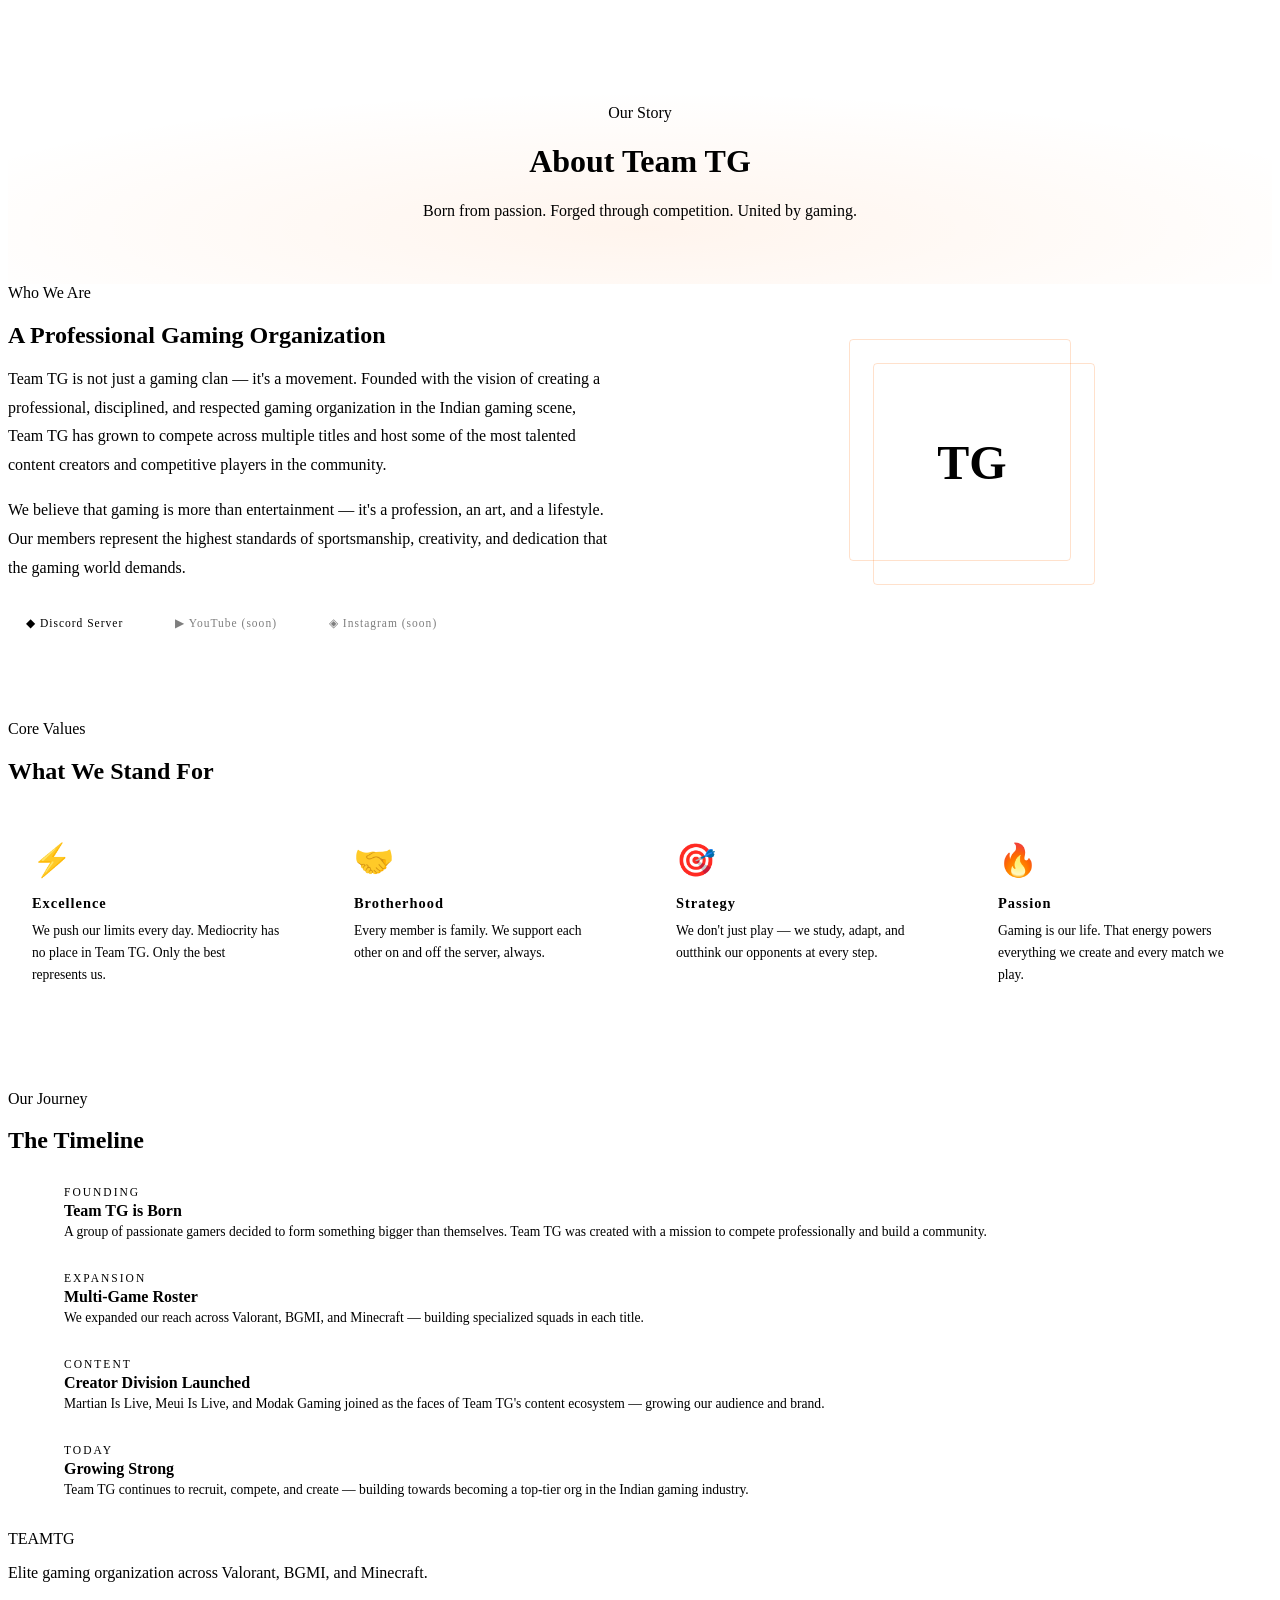
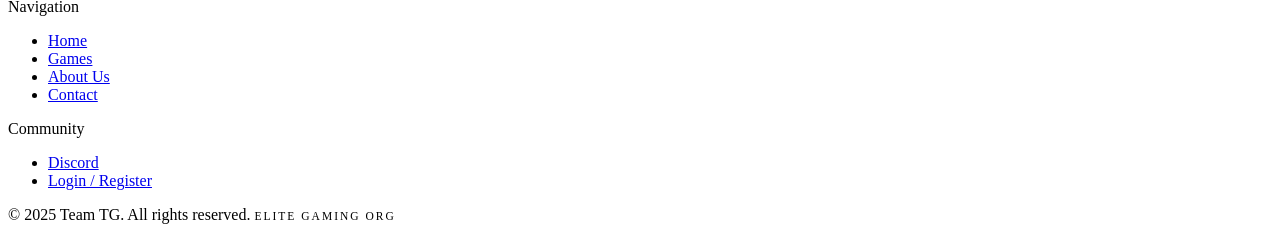
==== about.html @ b0cf92f0 "Add files via upload" ====
<!DOCTYPE html>
<html lang="en">
<head>
  <meta charset="UTF-8" />
  <meta name="viewport" content="width=device-width, initial-scale=1.0" />
  <title>About Us — Team TG</title>
  <link rel="stylesheet" href="style.css" />
  <style>
    .page-hero {
      padding: 6rem 2rem 4rem;
      text-align: center;
      background: radial-gradient(ellipse 60% 50% at 50% 80%, rgba(255,106,0,0.07), transparent);
      border-bottom: 1px solid var(--border);
    }
    .about-grid {
      display: grid;
      grid-template-columns: 1fr 1fr;
      gap: 4rem;
      align-items: center;
      margin-bottom: 5rem;
    }
    .about-visual {
      position: relative;
      height: 320px;
      display: flex;
      align-items: center;
      justify-content: center;
    }
    .about-visual-box {
      width: 220px; height: 220px;
      border: 2px solid var(--orange);
      border-radius: 4px;
      display: flex; align-items: center; justify-content: center;
      font-family: var(--font-head);
      font-size: 3rem;
      font-weight: 900;
      color: var(--orange);
      position: relative;
      animation: float 4s ease-in-out infinite;
    }
    .about-visual-box::before,
    .about-visual-box::after {
      content: '';
      position: absolute;
      width: 220px; height: 220px;
      border: 1px solid rgba(255,106,0,0.2);
      border-radius: 4px;
    }
    .about-visual-box::before { transform: translate(-12px, -12px); }
    .about-visual-box::after { transform: translate(12px, 12px); }

    .values-grid {
      display: grid;
      grid-template-columns: repeat(auto-fit, minmax(220px, 1fr));
      gap: 1.5rem;
      margin-top: 2rem;
    }
    .value-card {
      background: var(--card);
      border: 1px solid var(--border);
      border-radius: 4px;
      padding: 1.5rem;
      transition: all 0.3s;
    }
    .value-card:hover { border-color: var(--orange); transform: translateY(-4px); }
    .value-icon {
      font-size: 2rem;
      margin-bottom: 1rem;
    }
    .value-title {
      font-family: var(--font-head);
      font-size: 0.9rem;
      font-weight: 700;
      color: var(--orange);
      margin-bottom: 0.5rem;
      letter-spacing: 1px;
    }
    .value-desc { color: var(--muted); font-size: 0.85rem; line-height: 1.6; }

    .timeline {
      position: relative;
      padding-left: 2rem;
      margin-top: 2rem;
    }
    .timeline::before {
      content: '';
      position: absolute;
      left: 0; top: 0; bottom: 0;
      width: 2px;
      background: linear-gradient(to bottom, var(--orange), transparent);
    }
    .timeline-item {
      position: relative;
      padding-bottom: 2rem;
      padding-left: 1.5rem;
    }
    .timeline-item::before {
      content: '';
      position: absolute;
      left: -2.4rem; top: 4px;
      width: 12px; height: 12px;
      border-radius: 50%;
      background: var(--orange);
      box-shadow: 0 0 12px var(--orange);
    }
    .timeline-year {
      font-family: var(--font-mono);
      font-size: 0.72rem;
      color: var(--orange);
      letter-spacing: 2px;
      margin-bottom: 4px;
    }
    .timeline-title {
      font-family: var(--font-head);
      font-size: 1rem;
      font-weight: 700;
      margin-bottom: 4px;
    }
    .timeline-desc { color: var(--muted); font-size: 0.85rem; }

    .social-links {
      display: flex;
      gap: 1rem;
      flex-wrap: wrap;
      margin-top: 1.5rem;
    }
    .social-btn {
      display: inline-flex;
      align-items: center;
      gap: 8px;
      background: var(--card);
      border: 1px solid var(--border);
      color: var(--white);
      padding: 10px 18px;
      border-radius: 4px;
      font-family: var(--font-mono);
      font-size: 0.72rem;
      letter-spacing: 1px;
      text-decoration: none;
      transition: all 0.2s;
      cursor: pointer;
    }
    .social-btn:hover { border-color: var(--orange); color: var(--orange); }

    @media (max-width: 768px) {
      .about-grid { grid-template-columns: 1fr; gap: 2rem; }
      .about-visual { height: 200px; }
    }
  </style>
</head>
<body>
  <script src="nav.js"></script>
  <main>

    <div class="page-hero">
      <div class="section-label">Our Story</div>
      <h1>About <span class="accent">Team TG</span></h1>
      <p style="color:var(--muted);max-width:500px;margin:1rem auto 0;">
        Born from passion. Forged through competition. United by gaming.
      </p>
    </div>

    <section class="section">

      <!-- WHO WE ARE -->
      <div class="about-grid">
        <div class="reveal">
          <div class="section-label">Who We Are</div>
          <h2 style="margin-bottom:1rem;">A <span class="accent">Professional</span> Gaming Organization</h2>
          <div class="glow-line"></div>
          <p style="color:var(--muted);margin-bottom:1rem;line-height:1.8;">
            Team TG is not just a gaming clan — it's a movement. Founded with the vision of creating
            a professional, disciplined, and respected gaming organization in the Indian gaming scene,
            Team TG has grown to compete across multiple titles and host some of the most talented
            content creators and competitive players in the community.
          </p>
          <p style="color:var(--muted);margin-bottom:1.5rem;line-height:1.8;">
            We believe that gaming is more than entertainment — it's a profession, an art, and a
            lifestyle. Our members represent the highest standards of sportsmanship, creativity, and
            dedication that the gaming world demands.
          </p>
          <div class="social-links" id="about-socials">
            <a href="https://discord.gg/ZKr66hgzwY" target="_blank" class="social-btn">
              &#9670; Discord Server
            </a>
            <span class="social-btn" id="yt-placeholder" style="opacity:0.5;cursor:default;">
              ▶ YouTube (soon)
            </span>
            <span class="social-btn" id="insta-placeholder" style="opacity:0.5;cursor:default;">
              ◈ Instagram (soon)
            </span>
          </div>
        </div>
        <div class="about-visual reveal">
          <div class="about-visual-box">TG</div>
        </div>
      </div>

      <!-- CORE VALUES -->
      <div class="reveal">
        <div class="section-label">Core Values</div>
        <h2>What We <span class="accent">Stand For</span></h2>
      </div>
      <div class="values-grid">
        <div class="value-card reveal">
          <div class="value-icon">⚡</div>
          <div class="value-title">Excellence</div>
          <div class="value-desc">We push our limits every day. Mediocrity has no place in Team TG. Only the best represents us.</div>
        </div>
        <div class="value-card reveal">
          <div class="value-icon">🤝</div>
          <div class="value-title">Brotherhood</div>
          <div class="value-desc">Every member is family. We support each other on and off the server, always.</div>
        </div>
        <div class="value-card reveal">
          <div class="value-icon">🎯</div>
          <div class="value-title">Strategy</div>
          <div class="value-desc">We don't just play — we study, adapt, and outthink our opponents at every step.</div>
        </div>
        <div class="value-card reveal">
          <div class="value-icon">🔥</div>
          <div class="value-title">Passion</div>
          <div class="value-desc">Gaming is our life. That energy powers everything we create and every match we play.</div>
        </div>
      </div>

      <!-- JOURNEY -->
      <div style="margin-top:5rem;" class="reveal">
        <div class="section-label">Our Journey</div>
        <h2>The <span class="accent">Timeline</span></h2>
        <div class="glow-line"></div>
      </div>
      <div class="timeline">
        <div class="timeline-item reveal">
          <div class="timeline-year">FOUNDING</div>
          <div class="timeline-title">Team TG is Born</div>
          <div class="timeline-desc">A group of passionate gamers decided to form something bigger than themselves. Team TG was created with a mission to compete professionally and build a community.</div>
        </div>
        <div class="timeline-item reveal">
          <div class="timeline-year">EXPANSION</div>
          <div class="timeline-title">Multi-Game Roster</div>
          <div class="timeline-desc">We expanded our reach across Valorant, BGMI, and Minecraft — building specialized squads in each title.</div>
        </div>
        <div class="timeline-item reveal">
          <div class="timeline-year">CONTENT</div>
          <div class="timeline-title">Creator Division Launched</div>
          <div class="timeline-desc">Martian Is Live, Meui Is Live, and Modak Gaming joined as the faces of Team TG's content ecosystem — growing our audience and brand.</div>
        </div>
        <div class="timeline-item reveal">
          <div class="timeline-year">TODAY</div>
          <div class="timeline-title">Growing Strong</div>
          <div class="timeline-desc">Team TG continues to recruit, compete, and create — building towards becoming a top-tier org in the Indian gaming industry.</div>
        </div>
      </div>

    </section>
  </main>

  <footer>
    <div class="footer-inner">
      <div class="footer-grid">
        <div>
          <div class="footer-logo">TEAM<span style="color:var(--orange)">TG</span></div>
          <p class="footer-desc">Elite gaming organization across Valorant, BGMI, and Minecraft.</p>
        </div>
        <div>
          <div class="footer-title">Navigation</div>
          <ul class="footer-links">
            <li><a href="home.html">Home</a></li>
            <li><a href="games.html">Games</a></li>
            <li><a href="about.html">About Us</a></li>
            <li><a href="contact.html">Contact</a></li>
          </ul>
        </div>
        <div>
          <div class="footer-title">Community</div>
          <ul class="footer-links">
            <li><a href="https://discord.gg/ZKr66hgzwY" target="_blank">Discord</a></li>
            <li><a href="login.html">Login / Register</a></li>
          </ul>
        </div>
      </div>
      <div class="footer-bottom">
        <span>&copy; 2025 Team TG. All rights reserved.</span>
        <span style="color:var(--orange);font-family:var(--font-mono);font-size:0.72rem;letter-spacing:2px;">ELITE GAMING ORG</span>
      </div>
    </div>
  </footer>
  <script src="script.js"></script>
</body>
</html>
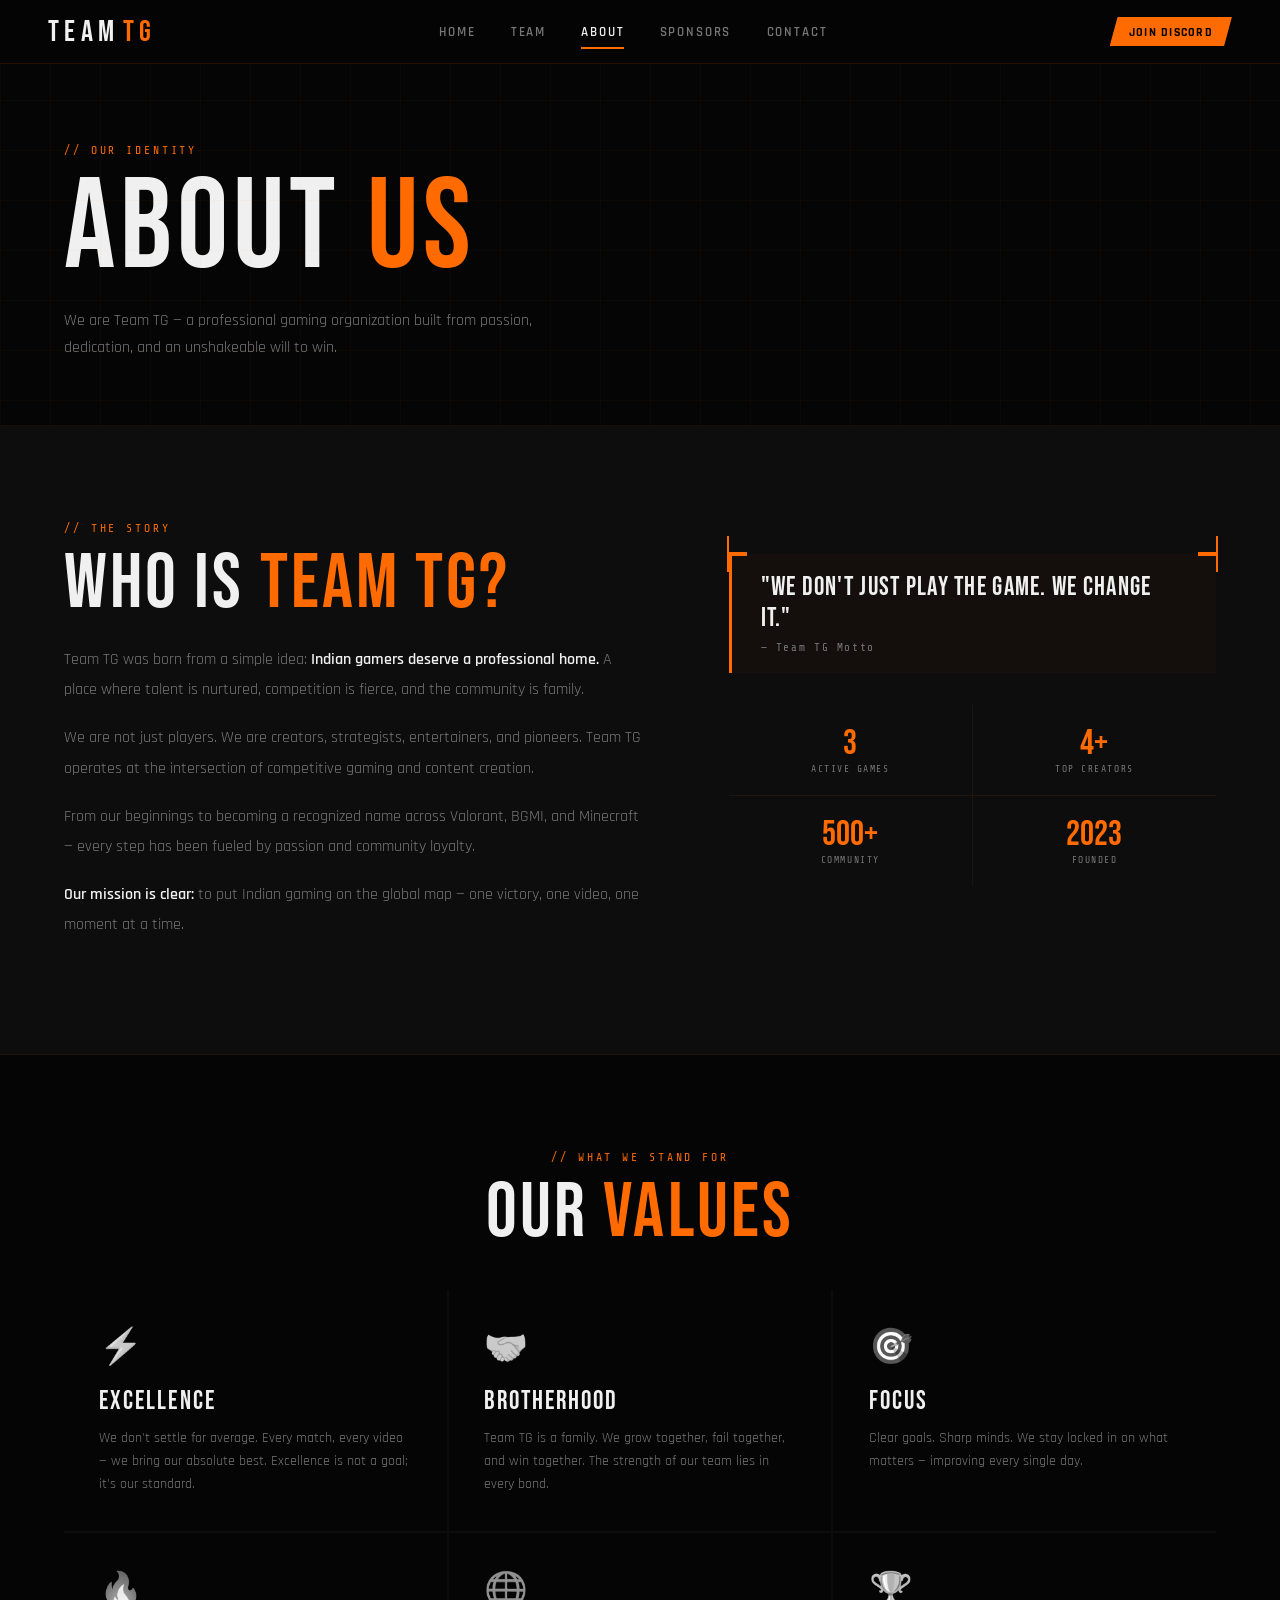
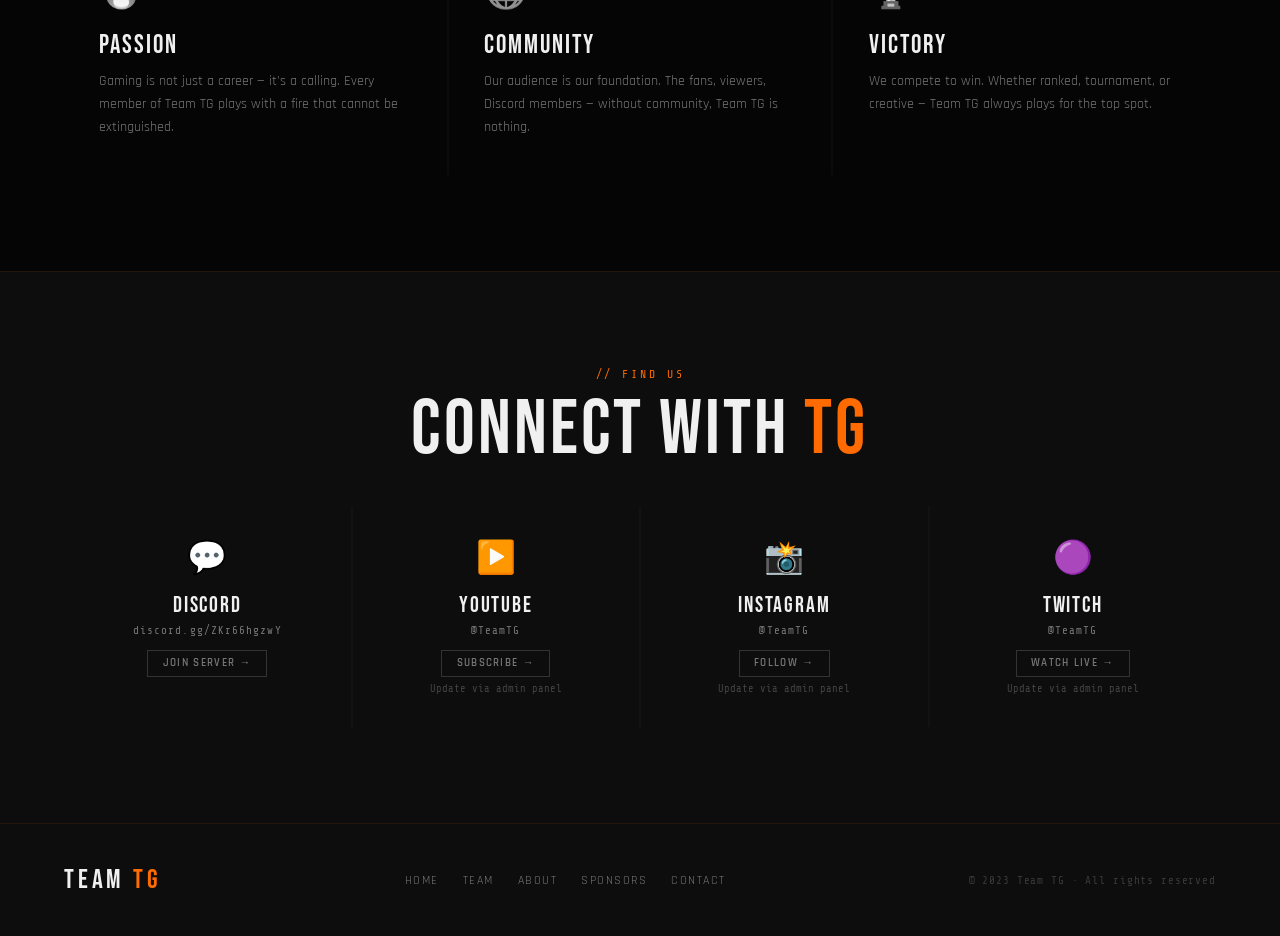
==== commit d62af450: "Add files via upload" ====
--- a/about.html
+++ b/about.html
@@ -1,291 +1,170 @@
 <!DOCTYPE html>
 <html lang="en">
 <head>
-  <meta charset="UTF-8" />
-  <meta name="viewport" content="width=device-width, initial-scale=1.0" />
-  <title>About Us — Team TG</title>
-  <link rel="stylesheet" href="style.css" />
-  <style>
-    .page-hero {
-      padding: 6rem 2rem 4rem;
-      text-align: center;
-      background: radial-gradient(ellipse 60% 50% at 50% 80%, rgba(255,106,0,0.07), transparent);
-      border-bottom: 1px solid var(--border);
-    }
-    .about-grid {
-      display: grid;
-      grid-template-columns: 1fr 1fr;
-      gap: 4rem;
-      align-items: center;
-      margin-bottom: 5rem;
-    }
-    .about-visual {
-      position: relative;
-      height: 320px;
-      display: flex;
-      align-items: center;
-      justify-content: center;
-    }
-    .about-visual-box {
-      width: 220px; height: 220px;
-      border: 2px solid var(--orange);
-      border-radius: 4px;
-      display: flex; align-items: center; justify-content: center;
-      font-family: var(--font-head);
-      font-size: 3rem;
-      font-weight: 900;
-      color: var(--orange);
-      position: relative;
-      animation: float 4s ease-in-out infinite;
-    }
-    .about-visual-box::before,
-    .about-visual-box::after {
-      content: '';
-      position: absolute;
-      width: 220px; height: 220px;
-      border: 1px solid rgba(255,106,0,0.2);
-      border-radius: 4px;
-    }
-    .about-visual-box::before { transform: translate(-12px, -12px); }
-    .about-visual-box::after { transform: translate(12px, 12px); }
+<meta charset="UTF-8">
+<meta name="viewport" content="width=device-width,initial-scale=1.0">
+<title>About — Team TG</title>
+<link rel="stylesheet" href="style.css">
+<style>
+.page-hero{padding:9rem 4rem 4rem;border-bottom:1px solid #ff6b0015;position:relative;overflow:hidden}
+.page-hero::before{content:'';position:absolute;inset:0;background-image:linear-gradient(rgba(255,107,0,.03) 1px,transparent 1px),linear-gradient(90deg,rgba(255,107,0,.03) 1px,transparent 1px);background-size:50px 50px}
+#story{background:var(--dark);border-bottom:1px solid #ff6b0012}
+.story-grid{display:grid;grid-template-columns:1.2fr 1fr;gap:5rem;align-items:start}
+.story-p{color:var(--muted);font-size:1rem;line-height:1.9;margin-bottom:1.1rem}
+.story-p strong{color:var(--white);font-weight:600}
+.story-side{position:sticky;top:90px}
 
-    .values-grid {
-      display: grid;
-      grid-template-columns: repeat(auto-fit, minmax(220px, 1fr));
-      gap: 1.5rem;
-      margin-top: 2rem;
-    }
-    .value-card {
-      background: var(--card);
-      border: 1px solid var(--border);
-      border-radius: 4px;
-      padding: 1.5rem;
-      transition: all 0.3s;
-    }
-    .value-card:hover { border-color: var(--orange); transform: translateY(-4px); }
-    .value-icon {
-      font-size: 2rem;
-      margin-bottom: 1rem;
-    }
-    .value-title {
-      font-family: var(--font-head);
-      font-size: 0.9rem;
-      font-weight: 700;
-      color: var(--orange);
-      margin-bottom: 0.5rem;
-      letter-spacing: 1px;
-    }
-    .value-desc { color: var(--muted); font-size: 0.85rem; line-height: 1.6; }
+/* Image panel on right */
+.story-img-box{position:relative;margin-bottom:2rem}
+.story-img-box img{width:100%;aspect-ratio:4/3;object-fit:cover;border:2px solid #ff6b0020;display:block}
+.story-img-fallback{width:100%;aspect-ratio:4/3;background:linear-gradient(135deg,#0d0d0d,#1a1a1a);border:1px solid #ff6b0025;display:flex;flex-direction:column;align-items:center;justify-content:center;gap:.8rem}
+.story-img-badge{font-family:'Bebas Neue',sans-serif;font-size:4rem;color:var(--orange);letter-spacing:.1em;line-height:1}
+.story-img-label{font-family:'Share Tech Mono',monospace;font-size:.62rem;letter-spacing:.25em;color:var(--muted);text-transform:uppercase}
+.story-img-corner{position:absolute;width:20px;height:20px;border-color:var(--orange);border-style:solid}
+.story-img-corner.tl{top:-2px;left:-2px;border-width:2px 0 0 2px}
+.story-img-corner.tr{top:-2px;right:-2px;border-width:2px 2px 0 0}
+.story-img-corner.bl{bottom:-2px;left:-2px;border-width:0 0 2px 2px}
+.story-img-corner.br{bottom:-2px;right:-2px;border-width:0 2px 2px 0}
 
-    .timeline {
-      position: relative;
-      padding-left: 2rem;
-      margin-top: 2rem;
-    }
-    .timeline::before {
-      content: '';
-      position: absolute;
-      left: 0; top: 0; bottom: 0;
-      width: 2px;
-      background: linear-gradient(to bottom, var(--orange), transparent);
-    }
-    .timeline-item {
-      position: relative;
-      padding-bottom: 2rem;
-      padding-left: 1.5rem;
-    }
-    .timeline-item::before {
-      content: '';
-      position: absolute;
-      left: -2.4rem; top: 4px;
-      width: 12px; height: 12px;
-      border-radius: 50%;
-      background: var(--orange);
-      box-shadow: 0 0 12px var(--orange);
-    }
-    .timeline-year {
-      font-family: var(--font-mono);
-      font-size: 0.72rem;
-      color: var(--orange);
-      letter-spacing: 2px;
-      margin-bottom: 4px;
-    }
-    .timeline-title {
-      font-family: var(--font-head);
-      font-size: 1rem;
-      font-weight: 700;
-      margin-bottom: 4px;
-    }
-    .timeline-desc { color: var(--muted); font-size: 0.85rem; }
-
-    .social-links {
-      display: flex;
-      gap: 1rem;
-      flex-wrap: wrap;
-      margin-top: 1.5rem;
-    }
-    .social-btn {
-      display: inline-flex;
-      align-items: center;
-      gap: 8px;
-      background: var(--card);
-      border: 1px solid var(--border);
-      color: var(--white);
-      padding: 10px 18px;
-      border-radius: 4px;
-      font-family: var(--font-mono);
-      font-size: 0.72rem;
-      letter-spacing: 1px;
-      text-decoration: none;
-      transition: all 0.2s;
-      cursor: pointer;
-    }
-    .social-btn:hover { border-color: var(--orange); color: var(--orange); }
-
-    @media (max-width: 768px) {
-      .about-grid { grid-template-columns: 1fr; gap: 2rem; }
-      .about-visual { height: 200px; }
-    }
-  </style>
+.quote-block{border-left:3px solid var(--orange);padding:1.2rem 1.8rem;background:#ff6b0008;margin-bottom:2rem}
+.quote-text{font-family:'Bebas Neue',sans-serif;font-size:1.6rem;letter-spacing:.05em;line-height:1.2;margin-bottom:.4rem}
+.quote-by{font-family:'Share Tech Mono',monospace;font-size:.68rem;color:var(--muted);letter-spacing:.15em}
+.mini-stats{display:grid;grid-template-columns:1fr 1fr;gap:1px;background:#ff6b0015}
+.ms{background:var(--dark);padding:1.3rem;text-align:center}
+.ms-n{font-family:'Bebas Neue',sans-serif;font-size:2.2rem;color:var(--orange);line-height:1}
+.ms-l{font-family:'Share Tech Mono',monospace;font-size:.6rem;letter-spacing:.16em;color:var(--muted);text-transform:uppercase;margin-top:.2rem}
+#values{background:var(--black)}
+.vals-grid{display:grid;grid-template-columns:repeat(3,1fr);gap:2px;background:#ffffff07;margin-top:2.5rem}
+.val{background:var(--black);padding:2.2rem;position:relative;overflow:hidden;transition:background .3s}
+.val::before{content:'';position:absolute;top:0;left:0;right:0;height:2px;background:var(--orange);transform:scaleX(0);transition:transform .4s;transform-origin:left}
+.val:hover::before{transform:scaleX(1)}
+.val:hover{background:#0d0d0d}
+.val-icon{font-size:2.2rem;margin-bottom:1rem;display:block;filter:grayscale(1);transition:filter .3s}
+.val:hover .val-icon{filter:none}
+.val-name{font-family:'Bebas Neue',sans-serif;font-size:1.6rem;letter-spacing:.08em;margin-bottom:.6rem}
+.val-desc{color:var(--muted);font-size:.85rem;line-height:1.7}
+#socials{background:var(--dark);border-top:1px solid #ff6b0015}
+.soc-grid{display:grid;grid-template-columns:repeat(4,1fr);gap:2px;background:#ffffff05;margin-top:2.5rem}
+.soc-card{background:var(--dark);padding:2rem;text-align:center;transition:background .3s,transform .3s;text-decoration:none;color:inherit;display:block}
+.soc-card:hover{background:#111;transform:translateY(-4px)}
+.soc-icon{font-size:2rem;margin-bottom:.8rem;display:block}
+.soc-name{font-family:'Bebas Neue',sans-serif;font-size:1.4rem;letter-spacing:.08em;margin-bottom:.3rem}
+.soc-val{font-family:'Share Tech Mono',monospace;font-size:.68rem;color:var(--muted);letter-spacing:.1em;margin-bottom:.8rem}
+.soc-btn{display:inline-flex;align-items:center;gap:.4rem;font-size:.68rem;font-weight:600;letter-spacing:.12em;padding:.35rem .9rem;text-transform:uppercase;border:1px solid #333;transition:all .3s;color:var(--muted)}
+.soc-card:hover .soc-btn{border-color:var(--orange);color:var(--orange)}
+.soc-note{font-size:.65rem;color:#444;font-family:'Share Tech Mono',monospace;margin-top:.4rem}
+@media(max-width:768px){
+  .page-hero{padding:7rem 1.2rem 3rem}
+  .tg-section{padding:4rem 1.2rem}
+  .story-grid,.vals-grid,.soc-grid{grid-template-columns:1fr}
+  .story-side{position:static}
+}
+</style>
 </head>
 <body>
-  <script src="nav.js"></script>
-  <main>
+<nav id="tg-nav"></nav>
+<div class="tg-mobile-menu" id="tg-mobile"></div>
 
-    <div class="page-hero">
-      <div class="section-label">Our Story</div>
-      <h1>About <span class="accent">Team TG</span></h1>
-      <p style="color:var(--muted);max-width:500px;margin:1rem auto 0;">
-        Born from passion. Forged through competition. United by gaming.
-      </p>
+<div class="page-hero">
+  <div class="tg-label">// Our Identity</div>
+  <div class="tg-h1">ABOUT <span class="tg-orange">US</span></div>
+  <p style="color:var(--muted);margin-top:1.2rem;max-width:480px;line-height:1.7">We are Team TG — a professional gaming organization built from passion, dedication, and an unshakeable will to win.</p>
+</div>
+
+<section id="story" class="tg-section">
+  <div class="story-grid">
+    <!-- LEFT: Story text -->
+    <div class="tg-reveal">
+      <div class="tg-label">// The Story</div>
+      <div class="tg-h2" style="margin-bottom:1.5rem">WHO IS <span class="tg-orange">TEAM TG?</span></div>
+      <p class="story-p">Team TG was born from a simple idea: <strong>Indian gamers deserve a professional home.</strong> A place where talent is nurtured, competition is fierce, and the community is family.</p>
+      <p class="story-p">We are not just players. We are creators, strategists, entertainers, and pioneers. Team TG operates at the intersection of competitive gaming and content creation.</p>
+      <p class="story-p">From our beginnings to becoming a recognized name across Valorant, BGMI, and Minecraft — every step has been fueled by passion and community loyalty.</p>
+      <p class="story-p"><strong>Our mission is clear:</strong> to put Indian gaming on the global map — one victory, one video, one moment at a time.</p>
     </div>
 
-    <section class="section">
-
-      <!-- WHO WE ARE -->
-      <div class="about-grid">
-        <div class="reveal">
-          <div class="section-label">Who We Are</div>
-          <h2 style="margin-bottom:1rem;">A <span class="accent">Professional</span> Gaming Organization</h2>
-          <div class="glow-line"></div>
-          <p style="color:var(--muted);margin-bottom:1rem;line-height:1.8;">
-            Team TG is not just a gaming clan — it's a movement. Founded with the vision of creating
-            a professional, disciplined, and respected gaming organization in the Indian gaming scene,
-            Team TG has grown to compete across multiple titles and host some of the most talented
-            content creators and competitive players in the community.
-          </p>
-          <p style="color:var(--muted);margin-bottom:1.5rem;line-height:1.8;">
-            We believe that gaming is more than entertainment — it's a profession, an art, and a
-            lifestyle. Our members represent the highest standards of sportsmanship, creativity, and
-            dedication that the gaming world demands.
-          </p>
-          <div class="social-links" id="about-socials">
-            <a href="https://discord.gg/ZKr66hgzwY" target="_blank" class="social-btn">
-              &#9670; Discord Server
-            </a>
-            <span class="social-btn" id="yt-placeholder" style="opacity:0.5;cursor:default;">
-              ▶ YouTube (soon)
-            </span>
-            <span class="social-btn" id="insta-placeholder" style="opacity:0.5;cursor:default;">
-              ◈ Instagram (soon)
-            </span>
+    <!-- RIGHT: Image + Stats -->
+    <div class="tg-reveal tg-d1">
+      <div class="story-side">
+        <!-- Team image placeholder -->
+        <div class="story-img-box">
+          <img src="images/martian.jpg" alt="Team TG" style="aspect-ratio:4/5;object-fit:cover" onerror="if(!this.src.endsWith('images/temp.jpg')){this.src='images/temp.jpg'}else{this.style.display='none';this.nextSibling.style.display='flex'}">
+          <div class="story-img-fallback" style="display:none">
+            <div class="story-img-badge">TG</div>
+            <div class="story-img-label">Team TG · Est. 2023</div>
           </div>
+          <div class="story-img-corner tl"></div>
+          <div class="story-img-corner tr"></div>
+          <div class="story-img-corner bl"></div>
+          <div class="story-img-corner br"></div>
         </div>
-        <div class="about-visual reveal">
-          <div class="about-visual-box">TG</div>
+        <div class="quote-block">
+          <div class="quote-text">"We don't just play the game. We change it."</div>
+          <div class="quote-by">— Team TG Motto</div>
+        </div>
+        <div class="mini-stats">
+          <div class="ms"><div class="ms-n">3</div><div class="ms-l">Active Games</div></div>
+          <div class="ms"><div class="ms-n">4+</div><div class="ms-l">Top Creators</div></div>
+          <div class="ms"><div class="ms-n">500+</div><div class="ms-l">Community</div></div>
+          <div class="ms"><div class="ms-n">2023</div><div class="ms-l">Founded</div></div>
         </div>
       </div>
+    </div>
+  </div>
+</section>
 
-      <!-- CORE VALUES -->
-      <div class="reveal">
-        <div class="section-label">Core Values</div>
-        <h2>What We <span class="accent">Stand For</span></h2>
-      </div>
-      <div class="values-grid">
-        <div class="value-card reveal">
-          <div class="value-icon">⚡</div>
-          <div class="value-title">Excellence</div>
-          <div class="value-desc">We push our limits every day. Mediocrity has no place in Team TG. Only the best represents us.</div>
-        </div>
-        <div class="value-card reveal">
-          <div class="value-icon">🤝</div>
-          <div class="value-title">Brotherhood</div>
-          <div class="value-desc">Every member is family. We support each other on and off the server, always.</div>
-        </div>
-        <div class="value-card reveal">
-          <div class="value-icon">🎯</div>
-          <div class="value-title">Strategy</div>
-          <div class="value-desc">We don't just play — we study, adapt, and outthink our opponents at every step.</div>
-        </div>
-        <div class="value-card reveal">
-          <div class="value-icon">🔥</div>
-          <div class="value-title">Passion</div>
-          <div class="value-desc">Gaming is our life. That energy powers everything we create and every match we play.</div>
-        </div>
-      </div>
+<section id="values" class="tg-section">
+  <div class="tg-reveal" style="text-align:center">
+    <div class="tg-label" style="text-align:center">// What We Stand For</div>
+    <div class="tg-h2">OUR <span class="tg-orange">VALUES</span></div>
+  </div>
+  <div class="vals-grid">
+    <div class="val tg-reveal"><span class="val-icon">⚡</span><div class="val-name">Excellence</div><div class="val-desc">We don't settle for average. Every match, every video — we bring our absolute best. Excellence is not a goal; it's our standard.</div></div>
+    <div class="val tg-reveal tg-d1"><span class="val-icon">🤝</span><div class="val-name">Brotherhood</div><div class="val-desc">Team TG is a family. We grow together, fail together, and win together. The strength of our team lies in every bond.</div></div>
+    <div class="val tg-reveal tg-d2"><span class="val-icon">🎯</span><div class="val-name">Focus</div><div class="val-desc">Clear goals. Sharp minds. We stay locked in on what matters — improving every single day.</div></div>
+    <div class="val tg-reveal"><span class="val-icon">🔥</span><div class="val-name">Passion</div><div class="val-desc">Gaming is not just a career — it's a calling. Every member of Team TG plays with a fire that cannot be extinguished.</div></div>
+    <div class="val tg-reveal tg-d1"><span class="val-icon">🌐</span><div class="val-name">Community</div><div class="val-desc">Our audience is our foundation. The fans, viewers, Discord members — without community, Team TG is nothing.</div></div>
+    <div class="val tg-reveal tg-d2"><span class="val-icon">🏆</span><div class="val-name">Victory</div><div class="val-desc">We compete to win. Whether ranked, tournament, or creative — Team TG always plays for the top spot.</div></div>
+  </div>
+</section>
 
-      <!-- JOURNEY -->
-      <div style="margin-top:5rem;" class="reveal">
-        <div class="section-label">Our Journey</div>
-        <h2>The <span class="accent">Timeline</span></h2>
-        <div class="glow-line"></div>
-      </div>
-      <div class="timeline">
-        <div class="timeline-item reveal">
-          <div class="timeline-year">FOUNDING</div>
-          <div class="timeline-title">Team TG is Born</div>
-          <div class="timeline-desc">A group of passionate gamers decided to form something bigger than themselves. Team TG was created with a mission to compete professionally and build a community.</div>
-        </div>
-        <div class="timeline-item reveal">
-          <div class="timeline-year">EXPANSION</div>
-          <div class="timeline-title">Multi-Game Roster</div>
-          <div class="timeline-desc">We expanded our reach across Valorant, BGMI, and Minecraft — building specialized squads in each title.</div>
-        </div>
-        <div class="timeline-item reveal">
-          <div class="timeline-year">CONTENT</div>
-          <div class="timeline-title">Creator Division Launched</div>
-          <div class="timeline-desc">Martian Is Live, Meui Is Live, and Modak Gaming joined as the faces of Team TG's content ecosystem — growing our audience and brand.</div>
-        </div>
-        <div class="timeline-item reveal">
-          <div class="timeline-year">TODAY</div>
-          <div class="timeline-title">Growing Strong</div>
-          <div class="timeline-desc">Team TG continues to recruit, compete, and create — building towards becoming a top-tier org in the Indian gaming industry.</div>
-        </div>
-      </div>
+<section id="socials" class="tg-section">
+  <div class="tg-reveal" style="text-align:center">
+    <div class="tg-label" style="text-align:center">// Find Us</div>
+    <div class="tg-h2">CONNECT WITH <span class="tg-orange">TG</span></div>
+  </div>
+  <div class="soc-grid">
+    <a href="https://discord.gg/ZKr66hgzwY" target="_blank" class="soc-card tg-reveal">
+      <span class="soc-icon">💬</span>
+      <div class="soc-name">Discord</div>
+      <div class="soc-val">discord.gg/ZKr66hgzwY</div>
+      <span class="soc-btn">Join Server →</span>
+    </a>
+    <div class="soc-card tg-reveal tg-d1">
+      <span class="soc-icon">▶️</span>
+      <div class="soc-name">YouTube</div>
+      <div class="soc-val">@TeamTG</div>
+      <span class="soc-btn">Subscribe →</span>
+      <div class="soc-note">Update via admin panel</div>
+    </div>
+    <div class="soc-card tg-reveal tg-d2">
+      <span class="soc-icon">📸</span>
+      <div class="soc-name">Instagram</div>
+      <div class="soc-val">@TeamTG</div>
+      <span class="soc-btn">Follow →</span>
+      <div class="soc-note">Update via admin panel</div>
+    </div>
+    <div class="soc-card tg-reveal tg-d3">
+      <span class="soc-icon">🟣</span>
+      <div class="soc-name">Twitch</div>
+      <div class="soc-val">@TeamTG</div>
+      <span class="soc-btn">Watch Live →</span>
+      <div class="soc-note">Update via admin panel</div>
+    </div>
+  </div>
+</section>
 
-    </section>
-  </main>
-
-  <footer>
-    <div class="footer-inner">
-      <div class="footer-grid">
-        <div>
-          <div class="footer-logo">TEAM<span style="color:var(--orange)">TG</span></div>
-          <p class="footer-desc">Elite gaming organization across Valorant, BGMI, and Minecraft.</p>
-        </div>
-        <div>
-          <div class="footer-title">Navigation</div>
-          <ul class="footer-links">
-            <li><a href="home.html">Home</a></li>
-            <li><a href="games.html">Games</a></li>
-            <li><a href="about.html">About Us</a></li>
-            <li><a href="contact.html">Contact</a></li>
-          </ul>
-        </div>
-        <div>
-          <div class="footer-title">Community</div>
-          <ul class="footer-links">
-            <li><a href="https://discord.gg/ZKr66hgzwY" target="_blank">Discord</a></li>
-            <li><a href="login.html">Login / Register</a></li>
-          </ul>
-        </div>
-      </div>
-      <div class="footer-bottom">
-        <span>&copy; 2025 Team TG. All rights reserved.</span>
-        <span style="color:var(--orange);font-family:var(--font-mono);font-size:0.72rem;letter-spacing:2px;">ELITE GAMING ORG</span>
-      </div>
-    </div>
-  </footer>
-  <script src="script.js"></script>
+<footer id="tg-footer"></footer>
+<script src="nav.js"></script>
 </body>
 </html>
--- a/style.css
+++ b/style.css
@@ -0,0 +1,139 @@
+/* ===== TEAM TG — GLOBAL STYLES ===== */
+@import url('https://fonts.googleapis.com/css2?family=Bebas+Neue&family=Rajdhani:wght@400;500;600;700&family=Share+Tech+Mono&display=swap');
+
+*{margin:0;padding:0;box-sizing:border-box}
+:root{
+  --black:#050505;
+  --dark:#0d0d0d;
+  --gray:#151515;
+  --orange:#FF6B00;
+  --orange2:#ff8c00;
+  --og:#ff6b0020;
+  --white:#f0f0f0;
+  --muted:#777;
+}
+html{scroll-behavior:smooth}
+body{background:var(--black);color:var(--white);font-family:'Rajdhani',sans-serif;overflow-x:hidden}
+
+/* ── NAVBAR ── */
+#tg-nav{
+  position:fixed;top:0;left:0;right:0;z-index:9999;
+  display:flex;align-items:center;justify-content:space-between;
+  padding:0 3rem;height:64px;
+  background:rgba(5,5,5,.92);
+  border-bottom:1px solid #ff6b0022;
+  backdrop-filter:blur(16px);
+}
+.tg-logo{font-family:'Bebas Neue',sans-serif;font-size:1.9rem;letter-spacing:.18em;color:var(--white);text-decoration:none;display:flex;align-items:center;gap:.1em}
+.tg-logo span{color:var(--orange)}
+.tg-links{display:flex;align-items:center;gap:.2rem;list-style:none}
+.tg-links a{
+  color:var(--muted);text-decoration:none;font-size:.82rem;font-weight:600;
+  letter-spacing:.14em;text-transform:uppercase;
+  padding:.5rem 1rem;position:relative;transition:color .2s;
+}
+.tg-links a::after{
+  content:'';position:absolute;bottom:0;left:50%;right:50%;
+  height:2px;background:var(--orange);transition:all .3s;
+}
+.tg-links a:hover,
+.tg-links a.active{color:var(--white)}
+.tg-links a:hover::after,
+.tg-links a.active::after{left:1rem;right:1rem}
+.tg-nav-right{display:flex;gap:.6rem;align-items:center}
+.tg-btn-dc{
+  background:var(--orange);color:#000;
+  padding:.42rem 1.2rem;font-family:'Rajdhani',sans-serif;
+  font-weight:700;font-size:.78rem;letter-spacing:.1em;text-transform:uppercase;
+  text-decoration:none;border:none;cursor:pointer;
+  clip-path:polygon(8px 0,100% 0,calc(100% - 8px) 100%,0 100%);
+  transition:background .2s;
+}
+.tg-btn-dc:hover{background:var(--orange2)}
+.tg-btn-login{
+  background:transparent;color:var(--white);
+  padding:.42rem 1.1rem;font-family:'Rajdhani',sans-serif;
+  font-weight:600;font-size:.78rem;letter-spacing:.1em;text-transform:uppercase;
+  text-decoration:none;border:1px solid #333;cursor:pointer;
+  clip-path:polygon(8px 0,100% 0,calc(100% - 8px) 100%,0 100%);
+  transition:all .2s;
+}
+.tg-btn-login:hover{border-color:var(--orange);color:var(--orange)}
+
+/* hamburger */
+.tg-hamburger{display:none;flex-direction:column;gap:5px;background:none;border:none;cursor:pointer;padding:.4rem}
+.tg-hamburger span{display:block;width:24px;height:2px;background:var(--white);transition:all .3s}
+.tg-mobile-menu{
+  display:none;position:fixed;top:64px;left:0;right:0;
+  background:rgba(5,5,5,.98);border-bottom:1px solid #ff6b0022;
+  padding:1rem 2rem 1.5rem;z-index:9998;flex-direction:column;gap:.2rem;
+}
+.tg-mobile-menu a{
+  color:var(--muted);text-decoration:none;font-size:1rem;font-weight:600;
+  letter-spacing:.12em;text-transform:uppercase;padding:.7rem 0;
+  border-bottom:1px solid #ffffff06;transition:color .2s;display:block;
+}
+.tg-mobile-menu a:hover,.tg-mobile-menu a.active{color:var(--orange)}
+.tg-mobile-menu .tg-btn-dc{margin-top:.8rem;display:inline-block;clip-path:none;text-align:center;padding:.7rem}
+
+/* ── UTILITIES ── */
+.tg-label{font-family:'Share Tech Mono',monospace;font-size:.72rem;letter-spacing:.25em;color:var(--orange);text-transform:uppercase;margin-bottom:.8rem}
+.tg-h1{font-family:'Bebas Neue',sans-serif;font-size:clamp(3.5rem,10vw,9rem);letter-spacing:.04em;line-height:.92}
+.tg-h2{font-family:'Bebas Neue',sans-serif;font-size:clamp(2.5rem,6vw,5rem);letter-spacing:.04em;line-height:.95}
+.tg-h3{font-family:'Bebas Neue',sans-serif;font-size:clamp(1.8rem,4vw,2.8rem);letter-spacing:.06em}
+.tg-orange{color:var(--orange)}
+.tg-muted{color:var(--muted)}
+.tg-section{padding:6rem 4rem;position:relative}
+.tg-grid-bg{
+  position:absolute;inset:0;pointer-events:none;
+  background-image:linear-gradient(rgba(255,107,0,.035) 1px,transparent 1px),
+    linear-gradient(90deg,rgba(255,107,0,.035) 1px,transparent 1px);
+  background-size:55px 55px;
+  mask-image:radial-gradient(ellipse 90% 90% at 50% 50%,black 30%,transparent 100%);
+}
+.tg-reveal{opacity:0;transform:translateY(36px);transition:opacity .8s cubic-bezier(.16,1,.3,1),transform .8s cubic-bezier(.16,1,.3,1)}
+.tg-reveal.vis{opacity:1;transform:none}
+.tg-d1{transition-delay:.1s}.tg-d2{transition-delay:.2s}.tg-d3{transition-delay:.3s}
+
+/* buttons */
+.tg-primary{
+  display:inline-block;background:var(--orange);color:#000;
+  padding:.8rem 2.2rem;font-family:'Rajdhani',sans-serif;
+  font-weight:700;font-size:.95rem;letter-spacing:.12em;text-transform:uppercase;
+  text-decoration:none;border:none;cursor:pointer;
+  clip-path:polygon(12px 0,100% 0,calc(100% - 12px) 100%,0 100%);
+  transition:background .25s,transform .25s;
+}
+.tg-primary:hover{background:var(--orange2);transform:translateY(-2px)}
+.tg-secondary{
+  display:inline-block;background:transparent;color:var(--white);
+  padding:.8rem 2.2rem;font-family:'Rajdhani',sans-serif;
+  font-weight:600;font-size:.95rem;letter-spacing:.12em;text-transform:uppercase;
+  text-decoration:none;border:1px solid #444;cursor:pointer;
+  clip-path:polygon(12px 0,100% 0,calc(100% - 12px) 100%,0 100%);
+  transition:all .25s;
+}
+.tg-secondary:hover{border-color:var(--orange);color:var(--orange);transform:translateY(-2px)}
+
+/* footer */
+#tg-footer{
+  background:var(--dark);border-top:1px solid #ff6b0018;
+  padding:2.5rem 4rem;
+  display:flex;justify-content:space-between;align-items:center;flex-wrap:wrap;gap:1.5rem;
+}
+.tg-footer-logo{font-family:'Bebas Neue',sans-serif;font-size:1.7rem;letter-spacing:.14em;color:var(--white)}
+.tg-footer-logo span{color:var(--orange)}
+.tg-footer-links{display:flex;gap:1.5rem;flex-wrap:wrap}
+.tg-footer-links a{color:var(--muted);font-size:.78rem;letter-spacing:.12em;text-transform:uppercase;text-decoration:none;transition:color .2s}
+.tg-footer-links a:hover{color:var(--orange)}
+.tg-footer-copy{font-family:'Share Tech Mono',monospace;font-size:.68rem;color:#3a3a3a;letter-spacing:.08em}
+
+@media(max-width:768px){
+  #tg-nav{padding:0 1.2rem}
+  .tg-links{display:none}
+  .tg-nav-right .tg-btn-login{display:none}
+  .tg-hamburger{display:flex}
+  .tg-section{padding:4rem 1.2rem}
+  #tg-footer{padding:2rem 1.2rem;flex-direction:column;text-align:center}
+  .tg-footer-links{justify-content:center}
+}
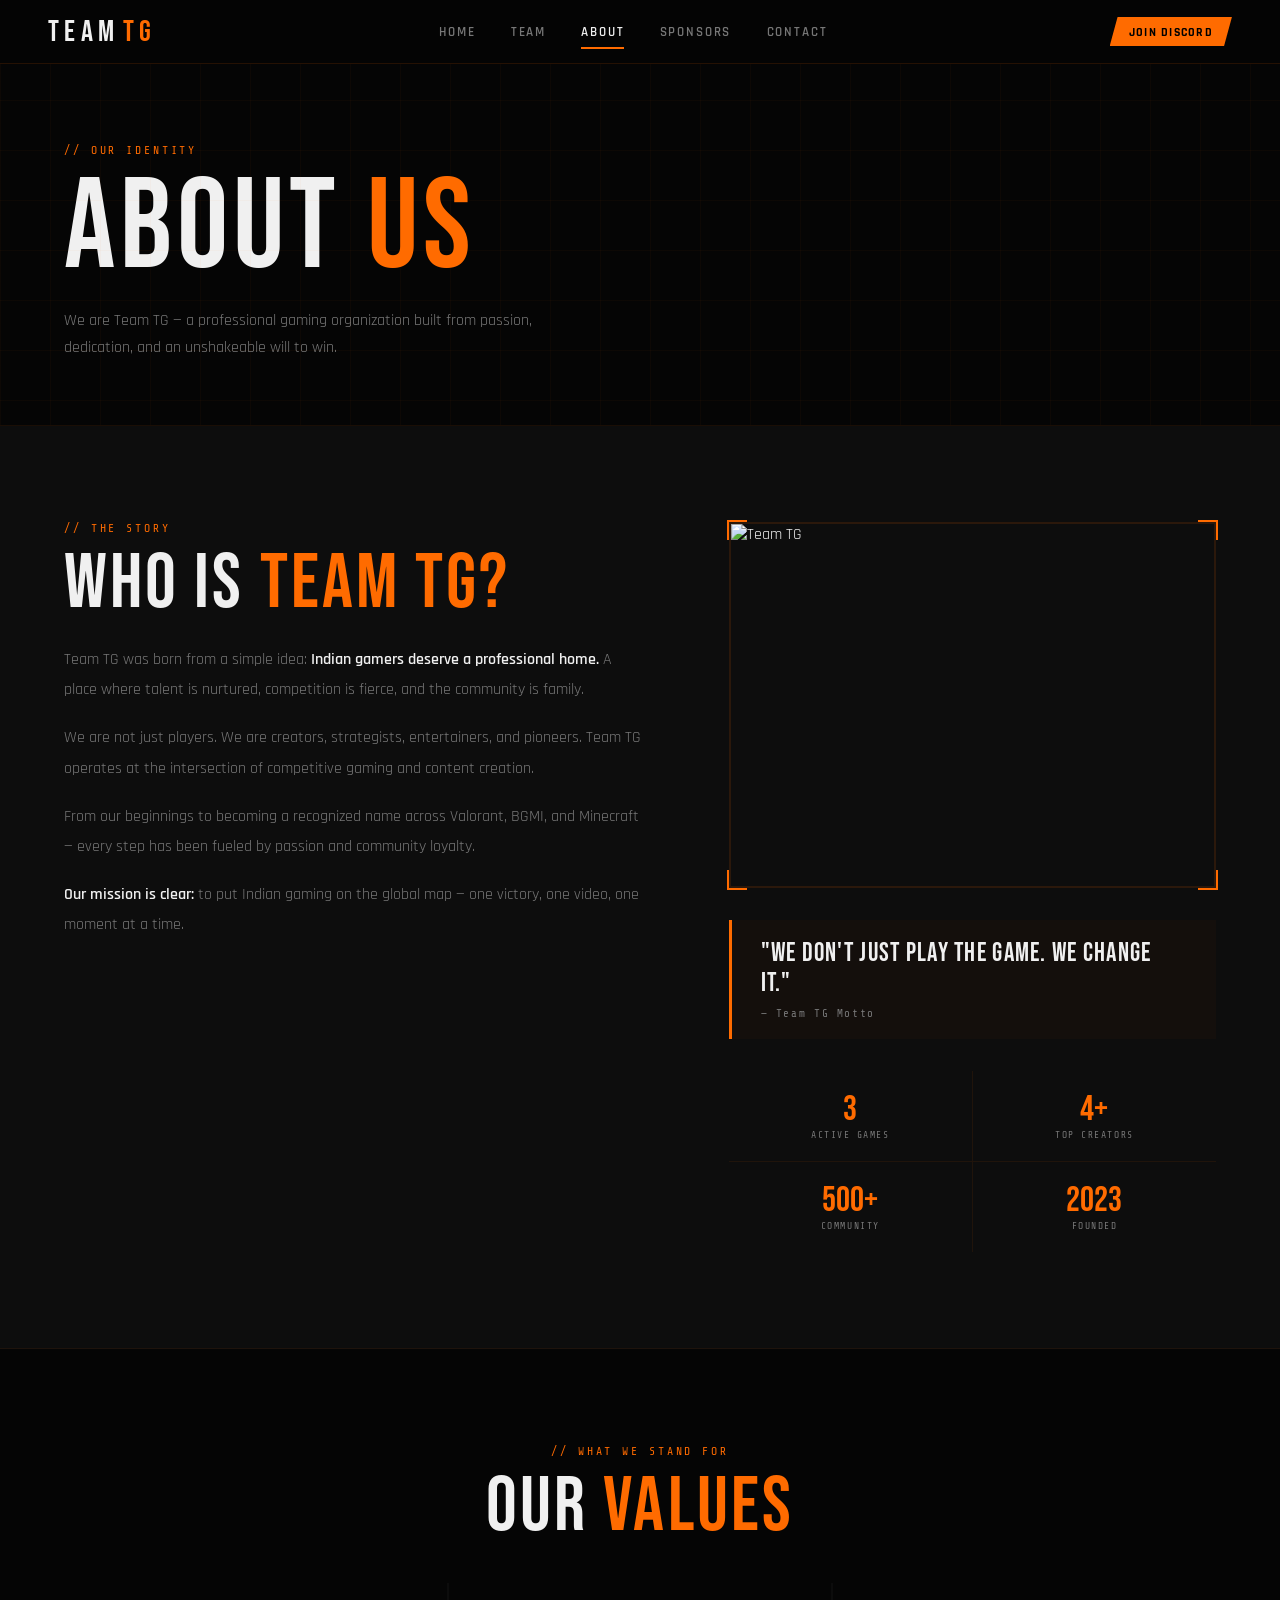
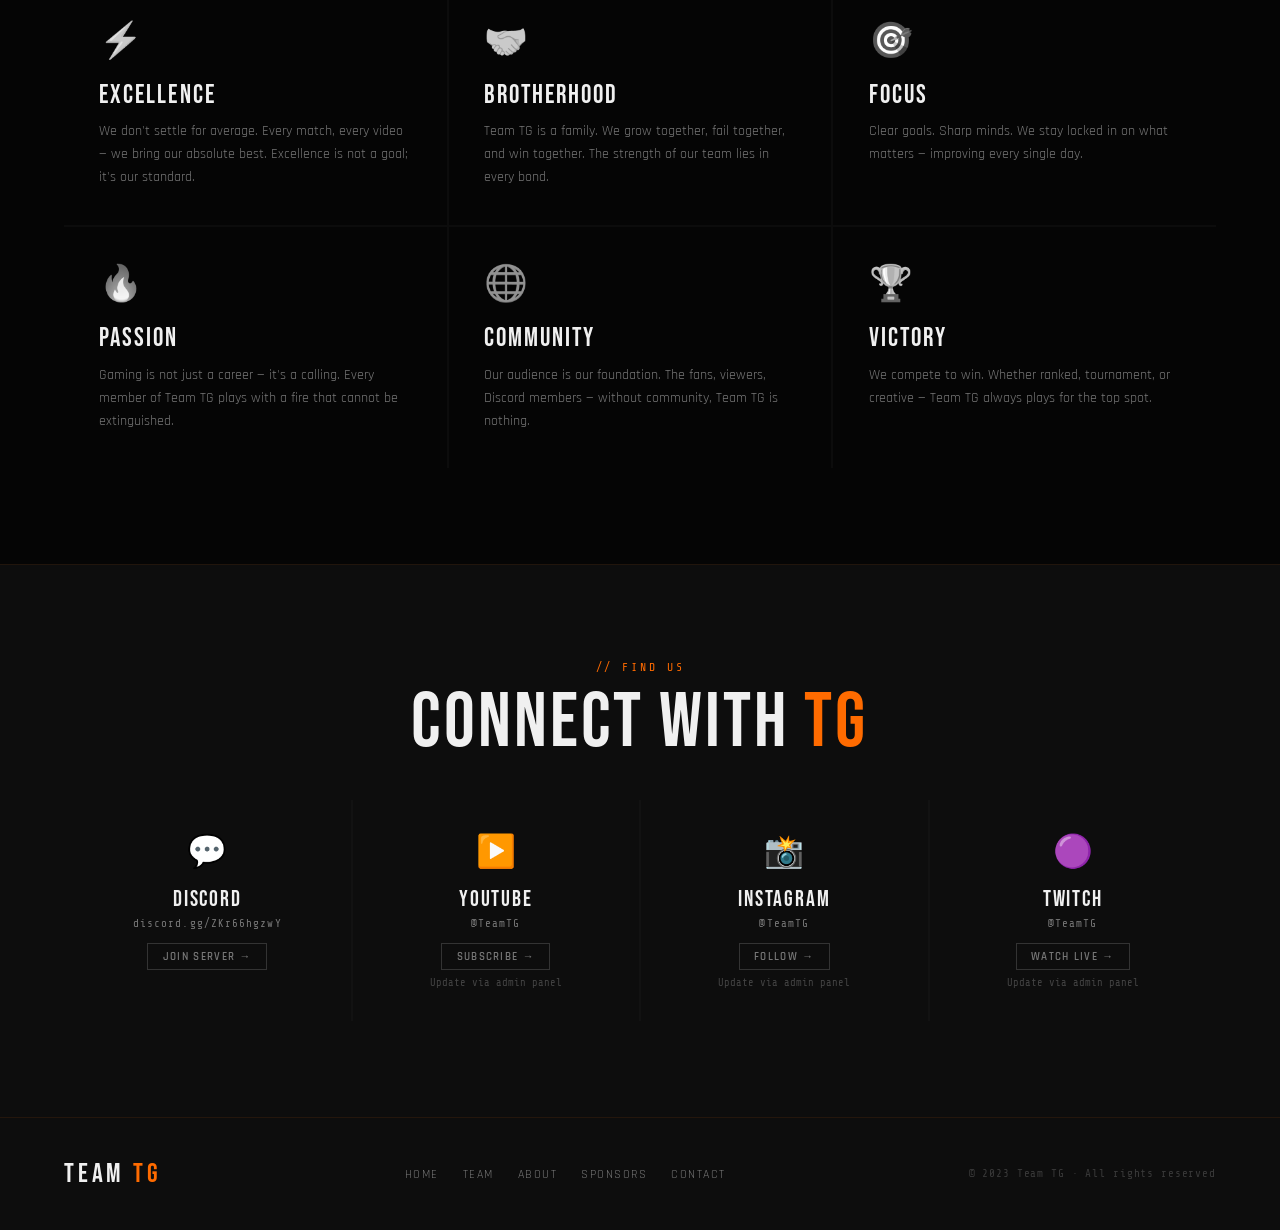
==== commit 3ea4000b: "Add files via upload" ====
--- a/about.html
+++ b/about.html
@@ -88,7 +88,7 @@
       <div class="story-side">
         <!-- Team image placeholder -->
         <div class="story-img-box">
-          <img src="images/martian.jpg" alt="Team TG" style="aspect-ratio:4/5;object-fit:cover" onerror="if(!this.src.endsWith('images/temp.jpg')){this.src='images/temp.jpg'}else{this.style.display='none';this.nextSibling.style.display='flex'}">
+          <img src="images/martian.jpg" alt="Team TG" onerror="this.onerror=null;var b=this.src,n=b.split('/').pop().split('.')[0],e=['.jpg','.jpeg','.png','.webp'],i=e.indexOf('.'+b.split('.').pop());if(i<e.length-1){this.src='images/'+n+e[i+1]}else if(!b.endsWith('temp.jpg')){this.src='images/temp.jpg'}else{this.style.display='none';var p=this.nextSibling;while(p&&p.style===undefined)p=p.nextSibling;if(p)p.style.display='flex'}">
           <div class="story-img-fallback" style="display:none">
             <div class="story-img-badge">TG</div>
             <div class="story-img-label">Team TG · Est. 2023</div>
